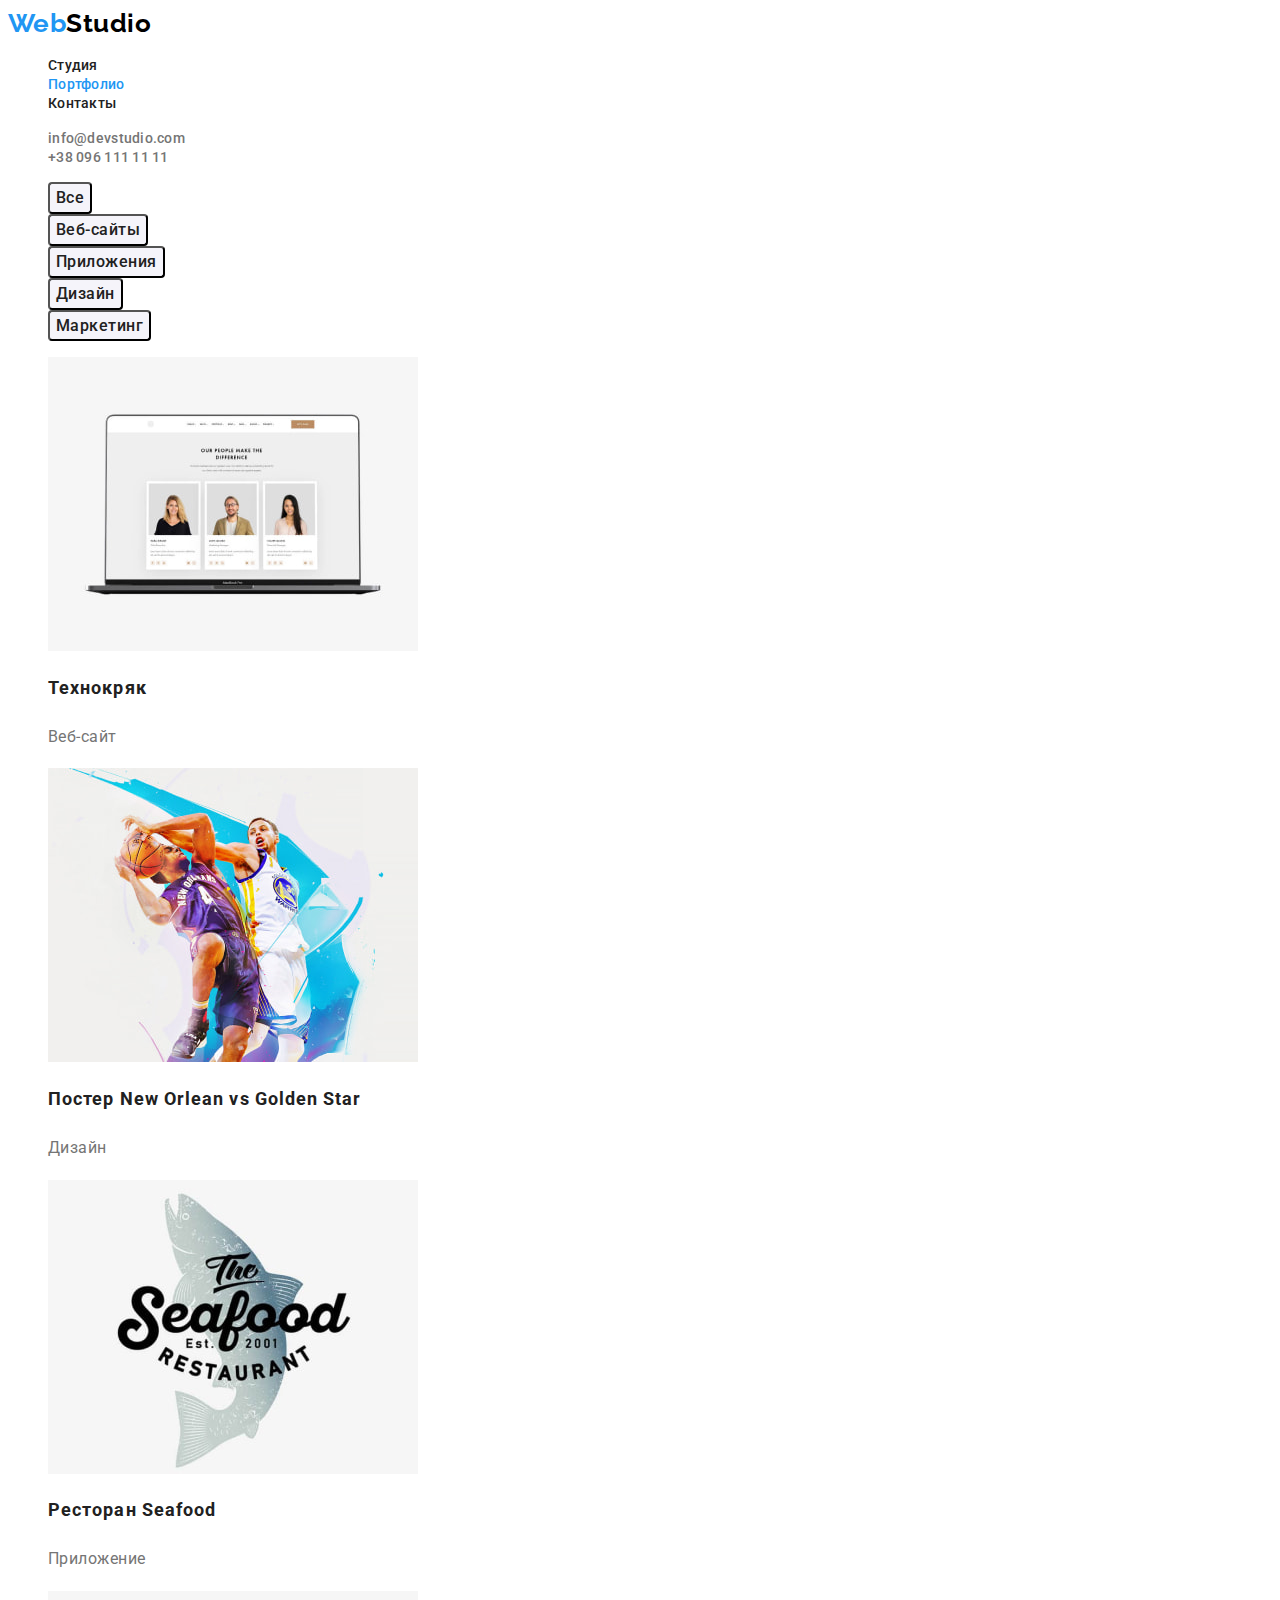
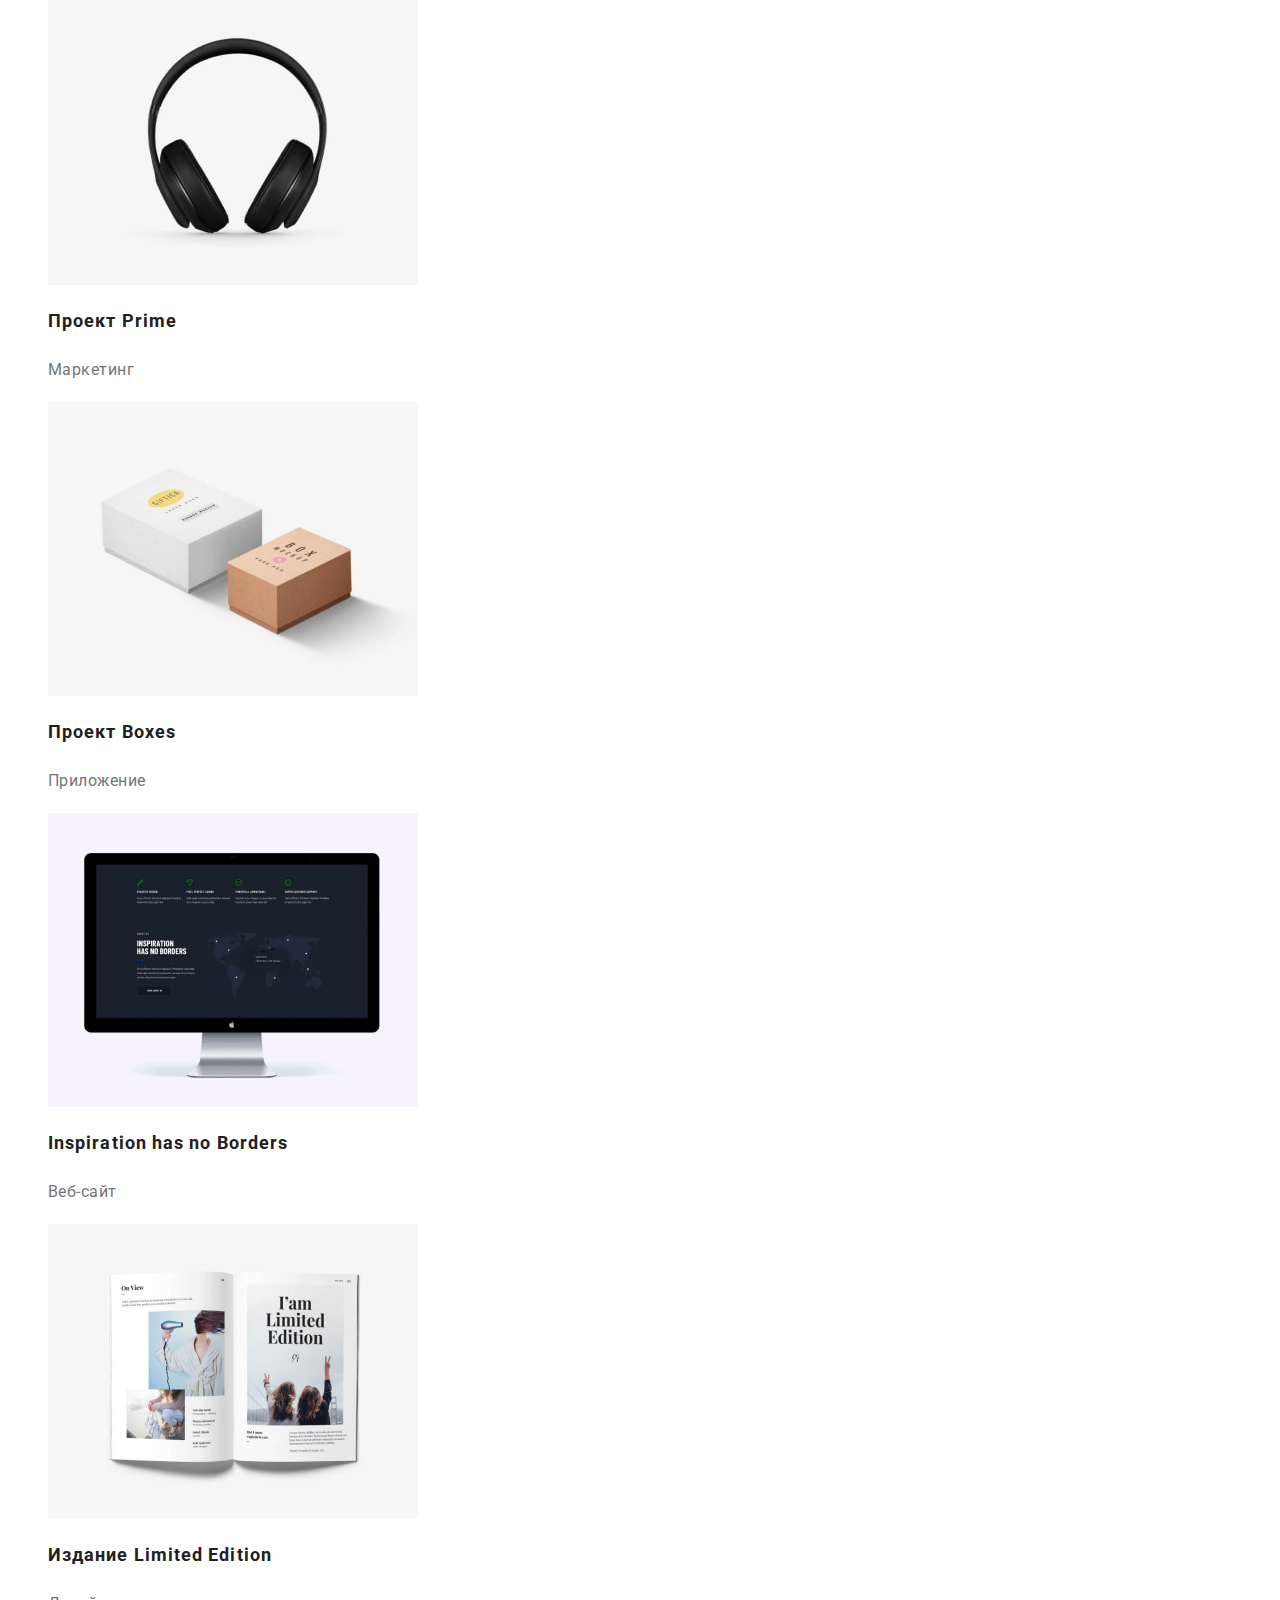
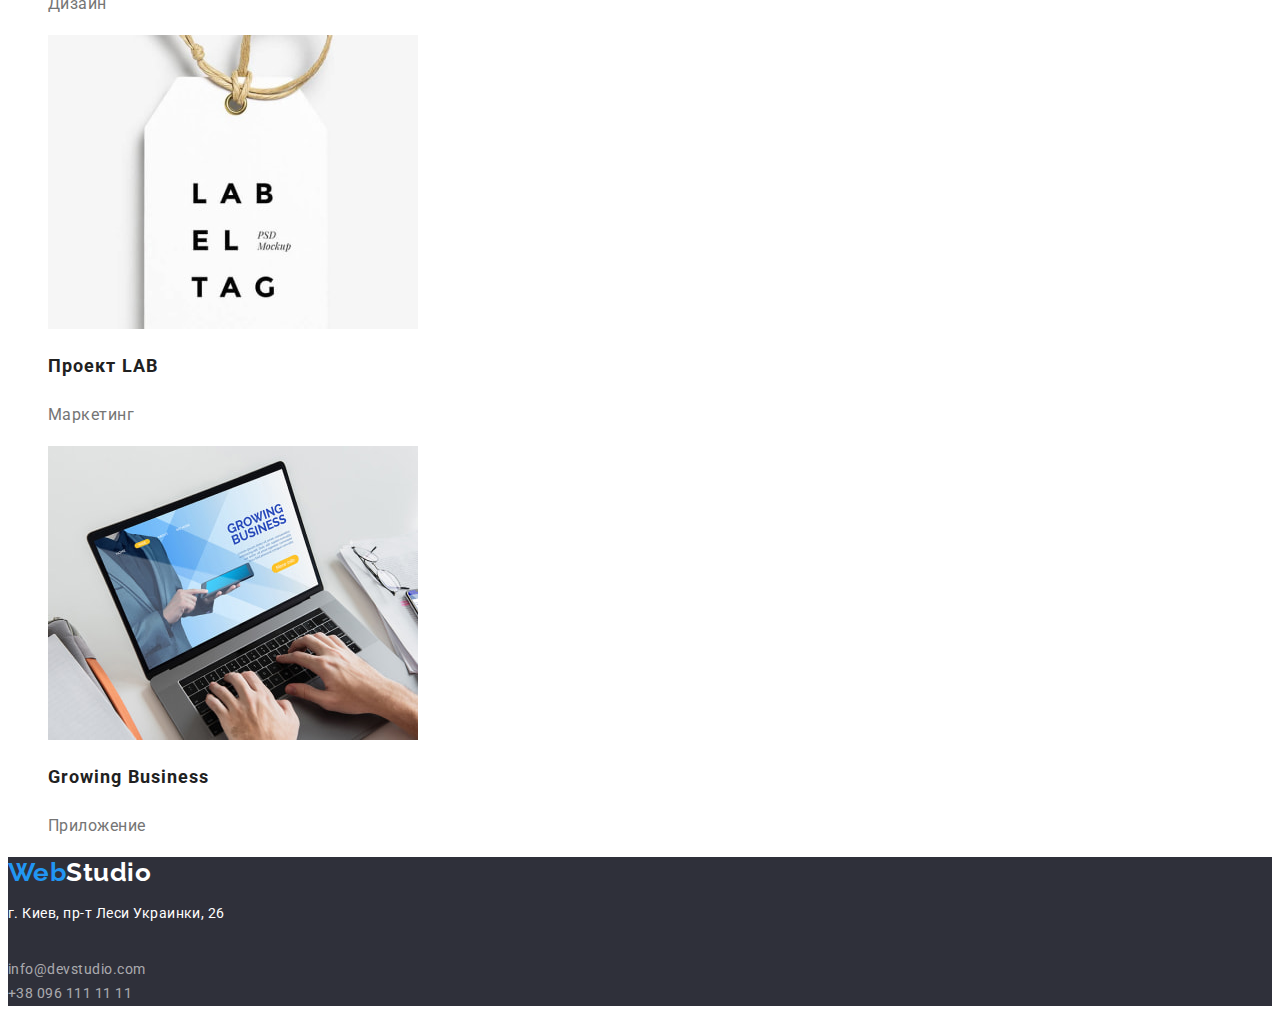
==== portfolio.html @ 72f26833 "Add files via upload" ====
<!DOCTYPE html>
<html lang="ru">
  <head>
    <meta charset="UTF-8" />
    <meta http-equiv="X-UA-Compatible" content="IE=edge" />
    <meta name="viewport" content="width=device-width, initial-scale=1.0" />
    <title>Document</title>
    <link
      href="https://fonts.googleapis.com/css2?family=Raleway:wght@700&family=Roboto:wght@400;500;700;900&display=swap"
      rel="stylesheet"
    />
    <link rel="stylesheet" href="./css/styles.css" />
  </head>
  <body class="body">
    <!--Верхняя линия-->
    <header>
      <nav class="nav">
        <a class="logo" href=""><span class="accent">Web</span>Studio</a>
        <ul class="nav-list">
          <li class="nav-list-item">
            <a class="nav-link" href="./index.html">Студия</a>
          </li>
          <li class="nav-list">
            <a class="nav-link-active" href="./portfolio.html">Портфолио</a>
          </li>
          <li class="nav-list-item">
            <a class="nav-link" href="">Контакты</a>
          </li>
        </ul>
      </nav>
      <ul class="contact-list">
        <li class="item">
          <a href="" class="link email">info@devstudio.com</a>
        </li>
        <li class="item">
          <a href="" class="link phone">+38 096 111 11 11</a>
        </li>
      </ul>
    </header>
    <main>
      <!--Фильтры-->
      <section class="portfolio">
        <h1 hidden>Наши работы</h1>
        <ul class="button-list">
          <li><button type="button" class="button">Все</button></li>
          <li><button type="button" class="button">Веб-сайты</button></li>
          <li><button type="button" class="button">Приложения</button></li>
          <li><button type="button" class="button">Дизайн</button></li>
          <li><button type="button" class="button">Маркетинг</button></li>
        </ul>
        <!--Портфолио-->
        <ul class="list">
          <li>
            <a class="link">
              <img
                src="./images/portfolio/peopleteam.jpg"
                alt="фото команды веб-сайта"
                width="370"
                height="294"
              />
              <h2 class="title">Технокряк</h2>
              <p class="card-description">Веб-сайт</p>
            </a>
          </li>
          <li>
            <a>
              <img
                src="./images/portfolio/neworleanvsgoldenstar.jpg"
                alt="пример дизайна постера"
                width="370"
                height="294"
              />
              <h2 lang="en" class="title">Постер New Orlean vs Golden Star</h2>
              <p class="card-description">Дизайн</p>
            </a>
          </li>
          <li>
            <a>
              <img
                src="./images/portfolio/restaurantseafood.jpg"
                alt="лого ресторана"
                width="370"
                height="294"
              />
              <h2 lang="en" class="title">Ресторан Seafood</h2>
              <p class="card-description">Приложение</p>
            </a>
          </li>
          <li>
            <a>
              <img
                src="./images/portfolio/projectprime.jpg"
                alt="проект прайм"
                width="370"
                height="294"
              />
              <h2 lang="en" class="title">Проект Prime</h2>
              <p class="card-description">Маркетинг</p>
            </a>
          </li>
          <li>
            <a>
              <img
                src="./images/portfolio/projectboxes.jpg"
                alt="фото коробок проекта"
                width="370"
                height="294"
              />
              <h2 lang="en" class="title">Проект Boxes</h2>
              <p class="card-description">Приложение</p>
            </a>
          </li>
          <li>
            <a>
              <img
                src="./images/portfolio/inspirationhasnoborders.jpg"
                alt="фото монитора"
                width="370"
                height="294"
              />
              <h2 lang="en" class="title">Inspiration has no Borders</h2>
              <p class="card-description">Веб-сайт</p>
            </a>
          </li>
          <li>
            <a>
              <img
                src="./images/portfolio/limitededition.jpg"
                alt="фото журнала"
                width="370"
                height="294"
              />
              <h2 lang="en" class="title">Издание Limited Edition</h2>
              <p class="card-description">Дизайн</p>
            </a>
          </li>
          <li>
            <a>
              <img
                src="./images/portfolio/labeltag.jpg"
                alt="фото бирки"
                width="370"
                height="294"
              />
              <h2 lang="en" class="title">Проект LAB</h2>
              <p class="card-description">Маркетинг</p>
            </a>
          </li>
          <li>
            <a>
              <img
                src="./images/portfolio/laptopgrowingbusiness.jpg"
                alt="peopleteam"
                width="370"
                height="294"
              />
              <h2 lang="en" class="title">Growing Business</h2>
              <p class="card-description">Приложение</p>
            </a>
          </li>
        </ul>
      </section>
    </main>
    <!--Подвал-->
    <footer class="footer">
      <a href="" class="logo"
        ><span class="accent">Web</span
        ><span class="logo footer">Studio</span></a
      >
      <p class="text">г. Киев, пр-т Леси Украинки, 26</p>
      <br />
      <a href="" class="link">info@devstudio.com</a><br />
      <a href="" class="link">+38 096 111 11 11</a><br />
    </footer>
  </body>
</html>
---- css/styles.css ----
/*голубой текст акцент, фон активный элемент  2196f3
  черный тескт Лого 000000
  навигации, фильтры цвет текста черный, заголовки картинок 212121
  контакты цвет серый, подписи картинок 757575
  белый цвет текста основной FFFFFF 100%
  белый цвет текста контакты FFFFFF 60%
  фон подвал, фон герой - 2F303A
  фон неактивные фильтры - F5F4FA
  Лого шрифт Raleway 700
  Roboto- 400, 500, 700, 900
  фон футтер, фон герой 2F303A
  фон наша команда F5F4FA
  фон белый FFFFFF
  фон белый E5E5E5
  убрать точки в списке гдобально
  ul {
  list-style: none;
}заголовки секций шрифт цвет - 212121
  */

:root {
  --title-text-color: #212121;
  --accent-color: #2196f3;
  --primary-white-color: #ffffff;
  --primary-text-color: #757575;
  --logo-text-color: #000000;
  --secondary-bg-color: #2f303a;
  --button-accent-color: #188ce8;
  --third-bg-color: #f5f4fa;
}

body {
  background-color: #ffffff;
  color: var(--primary-text-color);
  font-family: Roboto, monospace;
  letter-spacing: 0.03em;
}
/* List without dots design*/
ul {
  list-style: none;
}
a {
  text-decoration: none;
}
/*WebStudio Logo header*/
.logo {
  font-family: Raleway, sans-serif;
  color: var(--logo-text-color);
  font-weight: 700;
  font-size: 26px;
  line-height: 1.19;
}
.accent {
  font-family: Raleway, sans-serif;
  color: var(--accent-color);
  font-weight: 700;
  font-size: 26px;
  line-height: 1.19;
}

/*nav font color*/
.nav-link {
  color: var(--title-text-color);
  font-weight: 500;
  font-size: 14px;
  line-height: 1.14;
  letter-spacing: 0.02em;
}
.nav-link:hover,
.nav-link:focus {
  color: var(--accent-color);
}
.nav-link-active {
  color: var(--accent-color);
  font-weight: 500;
  font-size: 14px;
  line-height: 1.14;
  letter-spacing: 0.02em;
}
/*contact information font color*/
.contact-list .link {
  color: var(--primary-text-color);
  font-weight: 500;
  font-size: 14px;
  line-height: 1.14;
  letter-spacing: 0.02em;
}
.contact-list .link:hover,
.contact-list .link:focus {
  color: var(--accent-color);
  border-color: var(--accent-color);
}
/*h2 section font color*/
.section-title {
  color: var(--title-text-color);
  font-weight: 700;
  font-size: 36px;
  line-height: 1.17;
  text-align: center;
}

.hero {
  background: var(--secondary-bg-color);
}
/*Hero font color*/
.hero-title {
  color: var(--primary-white-color);
  font-size: 44px;
  line-height: 1.36;
  letter-spacing: 0.06em;
  text-transform: uppercase;
}
.button-primary {
  font-family: inherit;
  color: var(--primary-white-color);
  background: var(--accent-color);
  border-color: transparent;
  font-weight: 700;
  font-size: 16px;
  line-height: 1.88;
  letter-spacing: 0.06em;
  border-radius: 4px;
  cursor: pointer;
}
.button-primary:focus,
.button-primary:hover {
  background: var(--button-accent-color);
}
/*Особенности*/
.feature-list .title {
  color: var(--title-text-color);
  font-weight: 700;
  font-size: 14px;
  line-height: 1.14;
  text-transform: uppercase;
}
.feature-list .text {
  font-size: 14px;
  line-height: 1.71;
}
/*Наша команда*/
.section-team {
  background: var(--third-bg-color);
}
.team-list .title {
  color: var(--title-text-color);
  font-weight: 500;
  font-size: 16px;
  line-height: 1.19;
  text-align: center;
}
.team-list .card-description {
  font-size: 16px;
  line-height: 1.19;
  text-align: center;
}
/*Подвал*/
.footer {
  background-color: var(--secondary-bg-color);
}
.footer .text {
  color: var(--primary-white-color);
  font-weight: 400;
  font-size: 14px;
  line-height: 1.71;
}
/*WebStudio Logo footer*/
.footer .logo {
  font-family: Raleway, sans-serif;
  color: var(--primary-white-color);
  font-weight: 700;
  font-size: 26px;
  line-height: 1.19;
}
/*contacts footer*/
.footer .link {
  font-size: 14px;
  line-height: 1.71;
  color: rgba(255, 255, 255, 0.6);
}
.footer .link:hover,
.footer .link:focus {
  color: var(--primary-white-color);
}
/*Фильтры Портфолио Наши работы*/
.button-list .button {
  color: var(--title-text-color);
  background-color: var(--third-bg-color);
  font-family: inherit;
  font-weight: 500;
  font-size: 16px;
  line-height: 1.62;
  letter-spacing: 0.03em;
  border-radius: 4px;
  cursor: pointer;
}
.button-list .button:hover,
.button-list .button:focus {
  background: var(--button-accent-color);
  color: var(--primary-white-color);
  border-color: transparent;
}
.portfolio .title {
  color: var(--title-text-color);
  font-weight: 700;
  font-size: 18px;
  line-height: 2;
  letter-spacing: 0.06em;
}
.portfolio .card-description {
  color: var(--primary-text-color);
  font-weight: 400;
  font-size: 16px;
  line-height: 1.88;
}
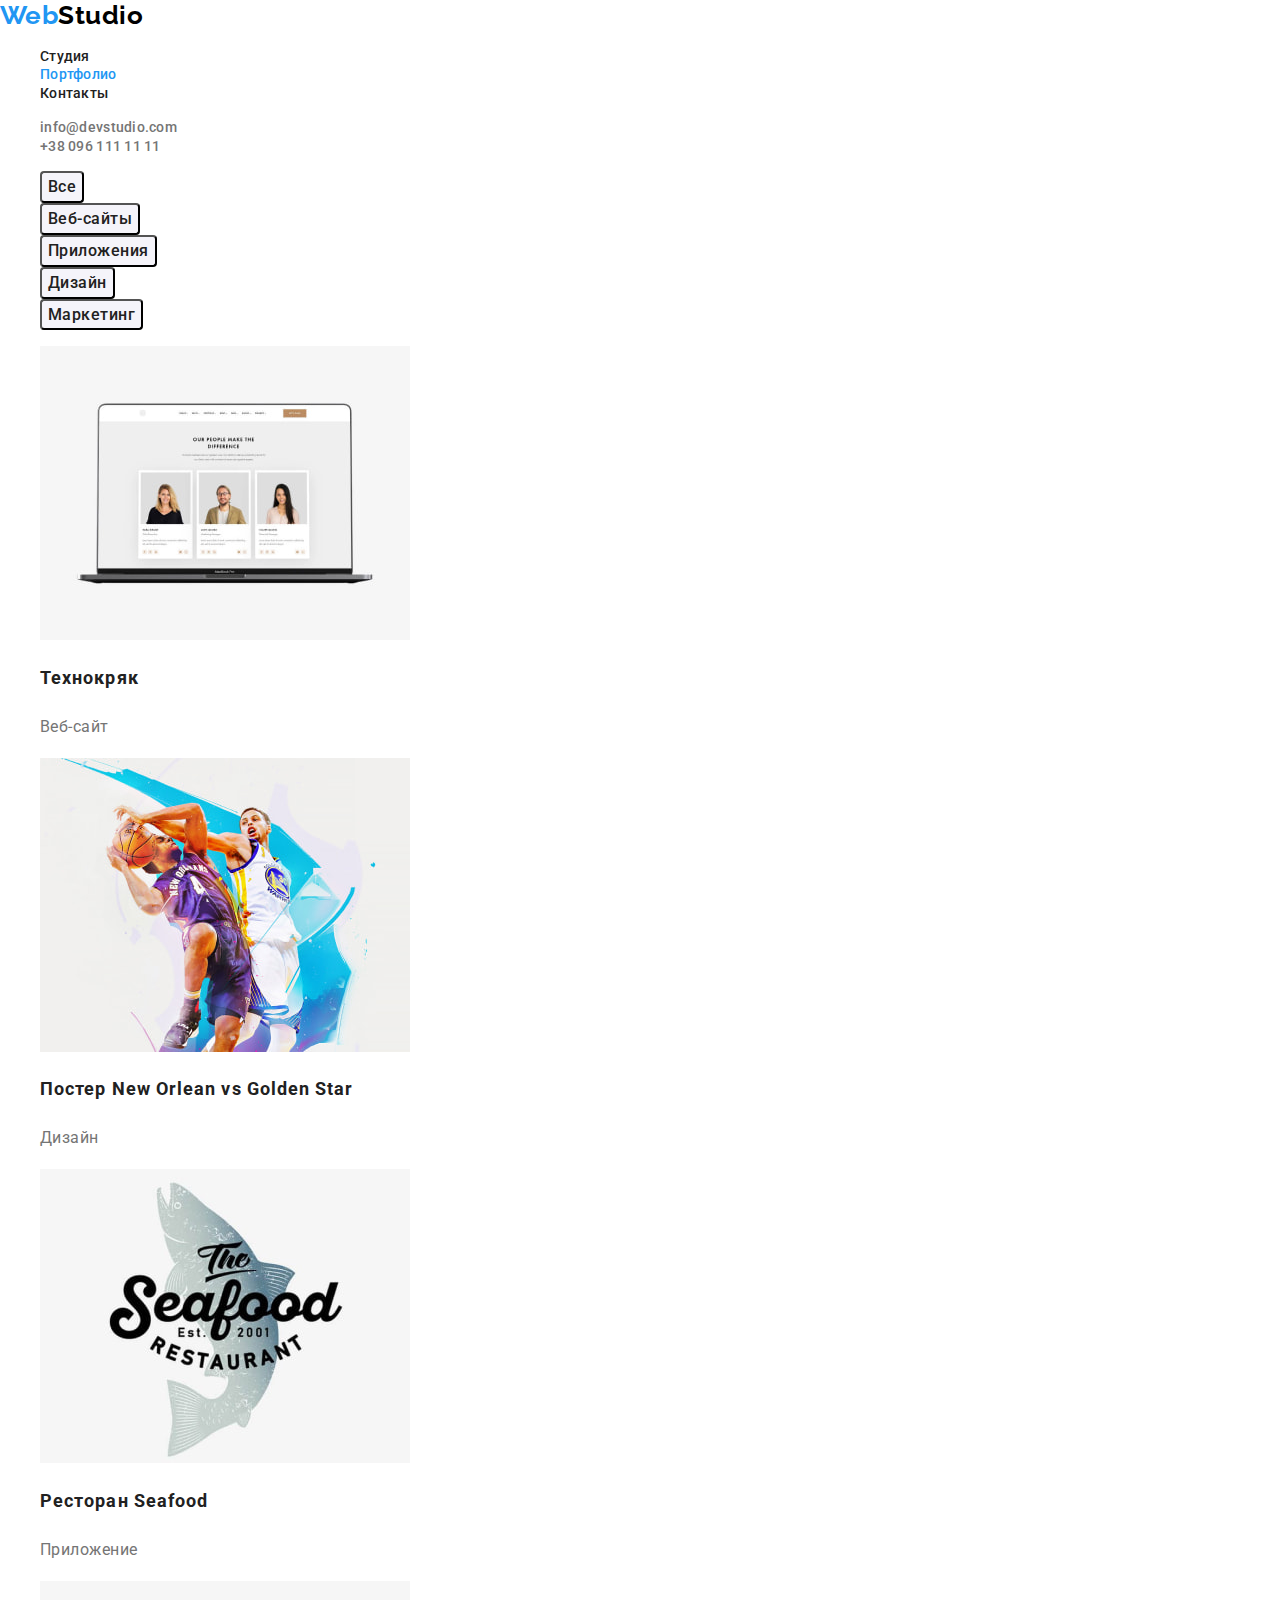
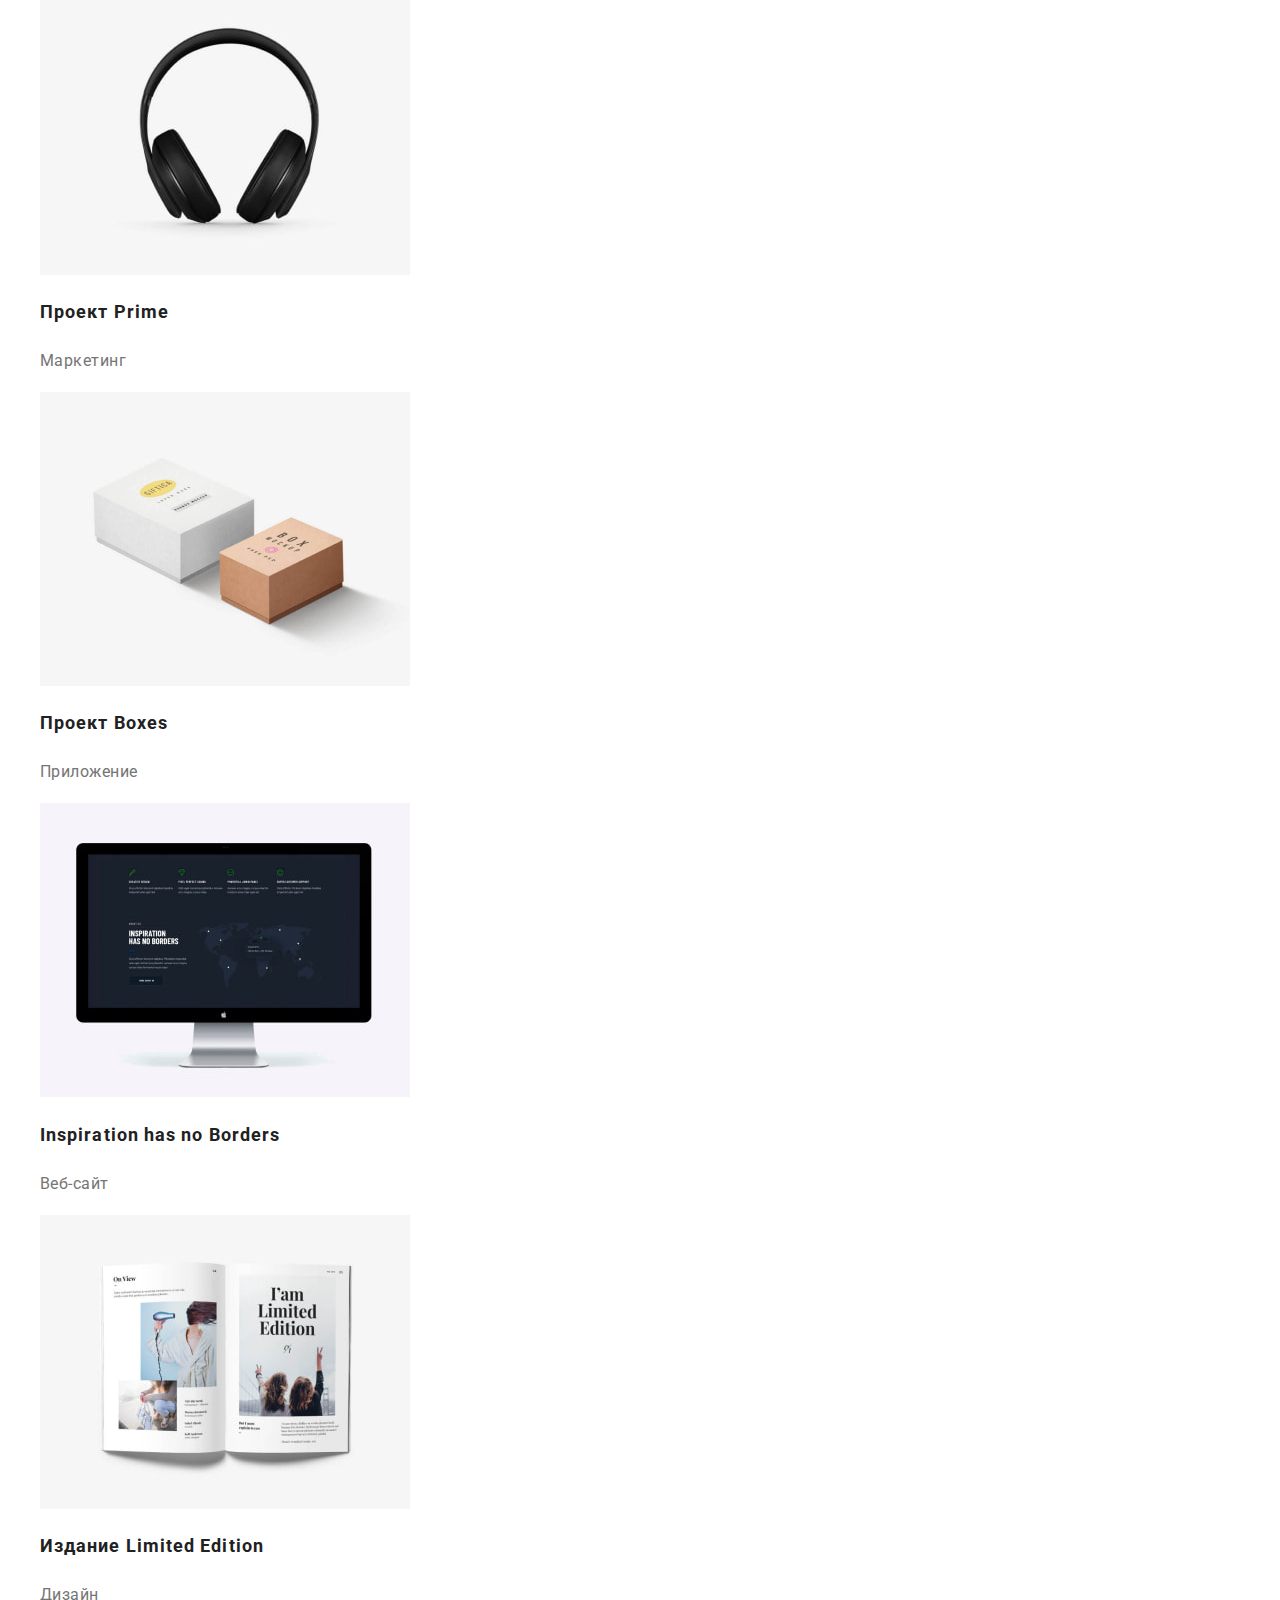
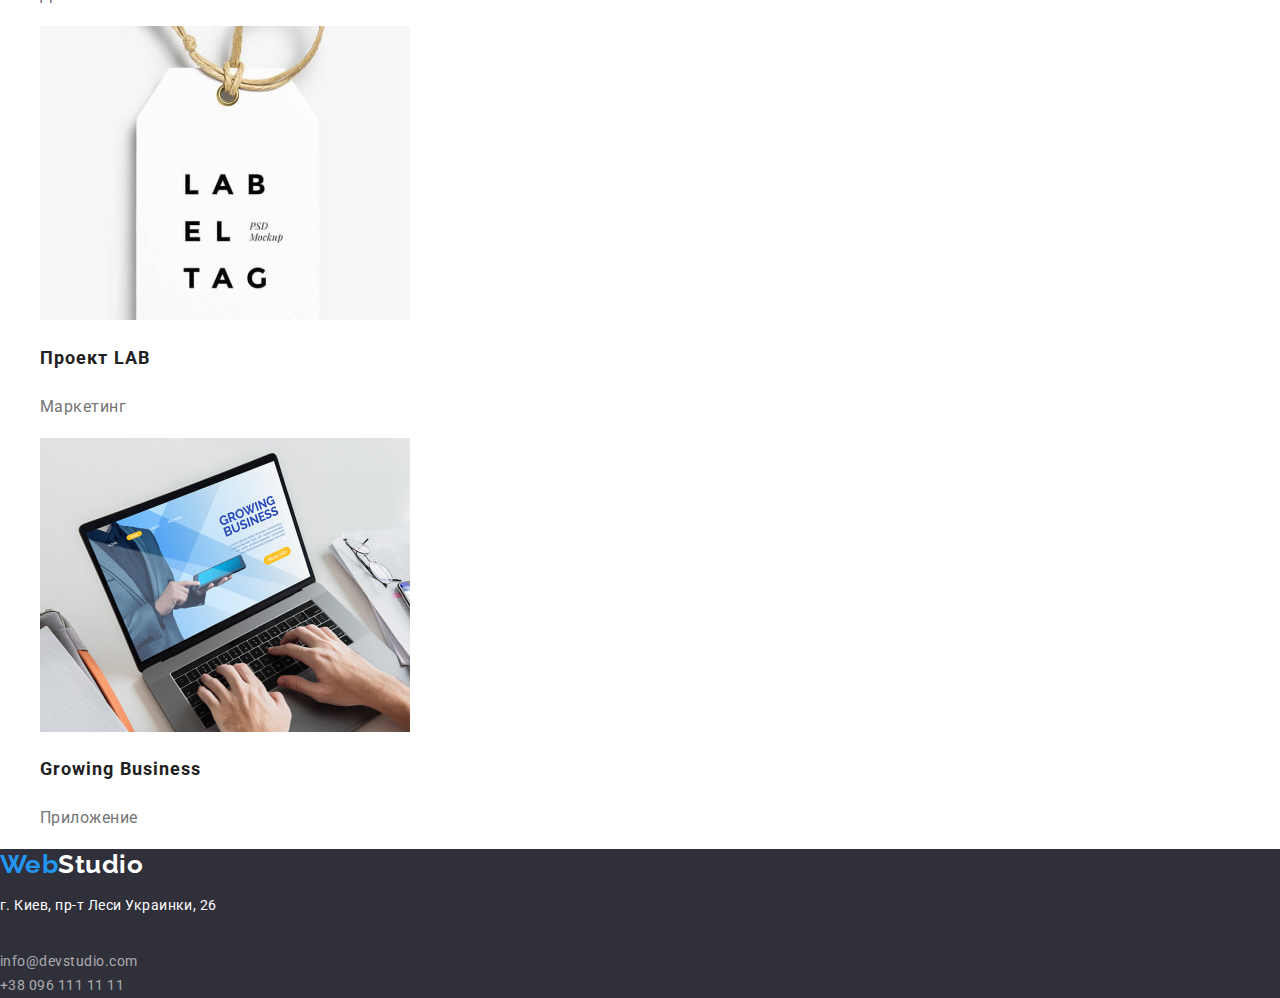
==== commit 280ce71d: "Падинг кнопка праймери" ====
--- a/portfolio.html
+++ b/portfolio.html
@@ -8,6 +8,10 @@
     <link
       href="https://fonts.googleapis.com/css2?family=Raleway:wght@700&family=Roboto:wght@400;500;700;900&display=swap"
       rel="stylesheet"
+    />
+    <link
+      rel="stylesheet"
+      href="https://cdnjs.cloudflare.com/ajax/libs/modern-normalize/1.1.0/modern-normalize.min.css"
     />
     <link rel="stylesheet" href="./css/styles.css" />
   </head>
--- a/css/styles.css
+++ b/css/styles.css
@@ -12,7 +12,7 @@
   фон наша команда F5F4FA
   фон белый FFFFFF
   фон белый E5E5E5
-  убрать точки в списке гдобально
+  убрать точки в списке глобально
   ul {
   list-style: none;
 }заголовки секций шрифт цвет - 212121
@@ -111,6 +111,7 @@
   text-transform: uppercase;
 }
 .button-primary {
+  padding: 10px 32px;
   font-family: inherit;
   color: var(--primary-white-color);
   background: var(--accent-color);
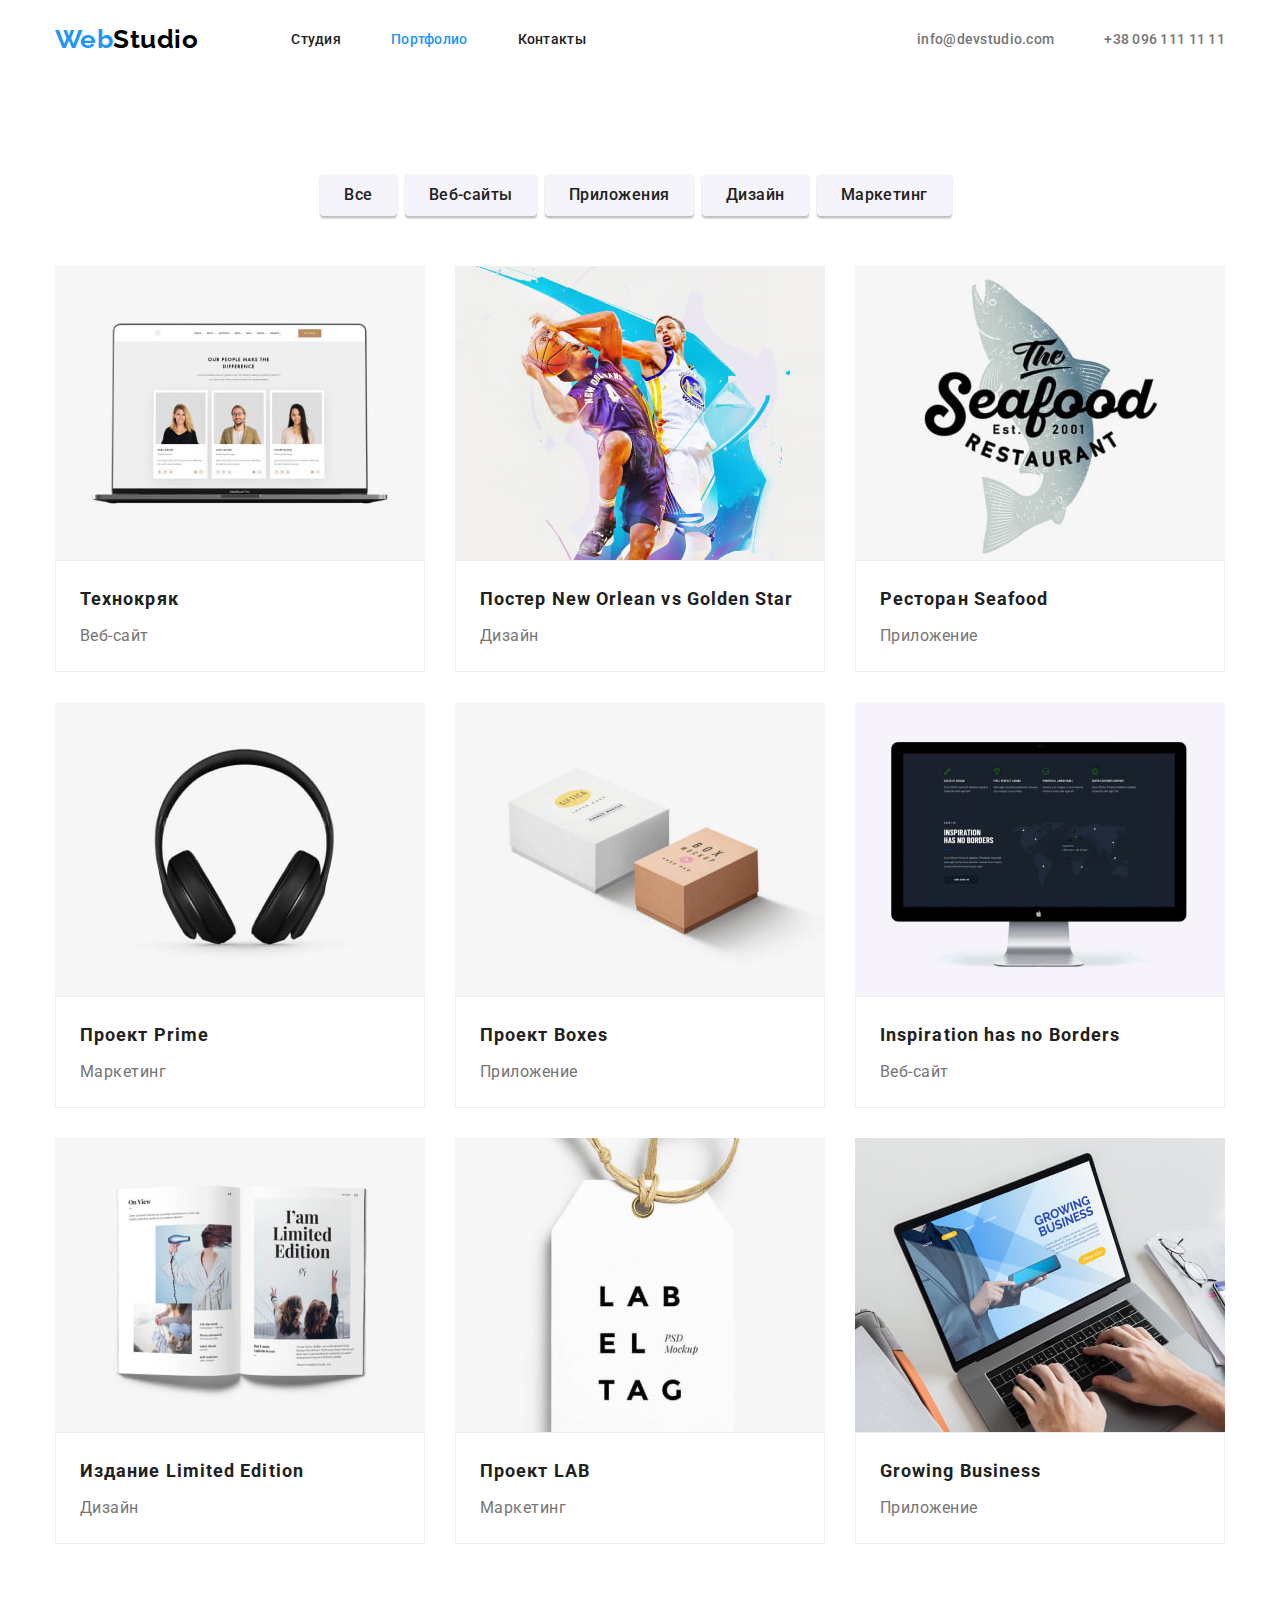
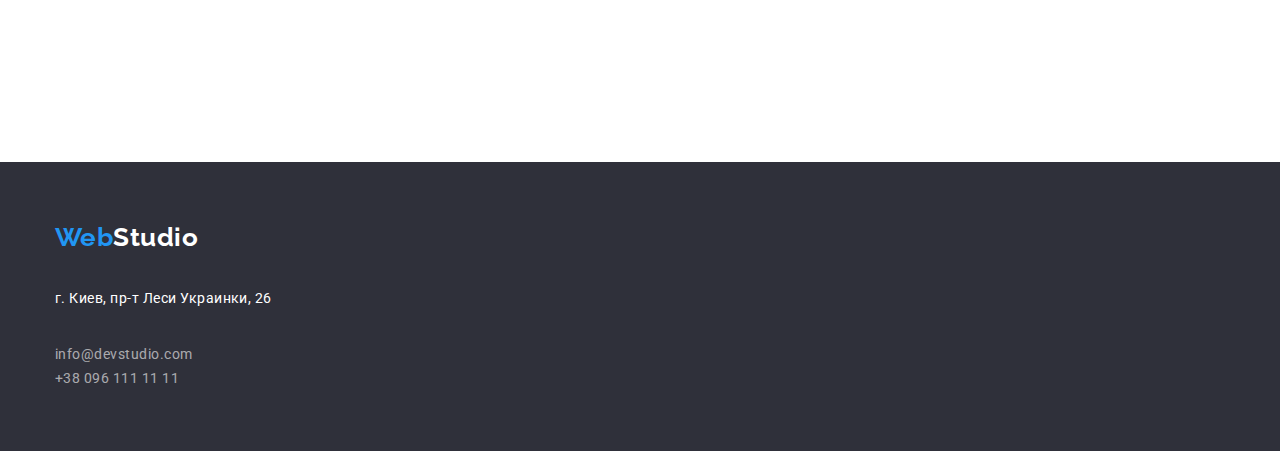
==== commit f5972509: "Все flexbox index-portfolio" ====
--- a/portfolio.html
+++ b/portfolio.html
@@ -18,163 +18,210 @@
   <body class="body">
     <!--Верхняя линия-->
     <header>
-      <nav class="nav">
-        <a class="logo" href=""><span class="accent">Web</span>Studio</a>
-        <ul class="nav-list">
-          <li class="nav-list-item">
-            <a class="nav-link" href="./index.html">Студия</a>
+      <div class="container main-nav">
+        <nav class="nav">
+          <a class="logo" href=""><span class="accent">Web</span>Studio</a>
+          <ul class="nav-list">
+            <li class="nav-list-item">
+              <a class="nav-link" href="./index.html">Студия</a>
+            </li>
+            <li class="nav-list-item">
+              <a class="nav-link-active" href="./portfolio.html">Портфолио</a>
+            </li>
+            <li class="nav-list-item">
+              <a class="nav-link" href="">Контакты</a>
+            </li>
+          </ul>
+        </nav>
+        <ul class="contact-list">
+          <li class="item">
+            <a href="" class="link email">info@devstudio.com</a>
           </li>
-          <li class="nav-list">
-            <a class="nav-link-active" href="./portfolio.html">Портфолио</a>
-          </li>
-          <li class="nav-list-item">
-            <a class="nav-link" href="">Контакты</a>
+          <li class="item">
+            <a href="" class="link phone">+38 096 111 11 11</a>
           </li>
         </ul>
-      </nav>
-      <ul class="contact-list">
-        <li class="item">
-          <a href="" class="link email">info@devstudio.com</a>
-        </li>
-        <li class="item">
-          <a href="" class="link phone">+38 096 111 11 11</a>
-        </li>
-      </ul>
+      </div>
     </header>
     <main>
       <!--Фильтры-->
-      <section class="portfolio">
-        <h1 hidden>Наши работы</h1>
-        <ul class="button-list">
-          <li><button type="button" class="button">Все</button></li>
-          <li><button type="button" class="button">Веб-сайты</button></li>
-          <li><button type="button" class="button">Приложения</button></li>
-          <li><button type="button" class="button">Дизайн</button></li>
-          <li><button type="button" class="button">Маркетинг</button></li>
-        </ul>
+      <section class="section portfolio">
+        <div class="container button">
+          <h1 hidden>Наши работы</h1>
+          <ul class="button-list">
+            <li class="item">
+              <button type="button" class="button">Все</button>
+            </li>
+            <li class="item">
+              <button type="button" class="button">Веб-сайты</button>
+            </li>
+            <li class="item">
+              <button type="button" class="button">Приложения</button>
+            </li>
+            <li class="item">
+              <button type="button" class="button">Дизайн</button>
+            </li>
+            <li class="item">
+              <button type="button" class="button">Маркетинг</button>
+            </li>
+          </ul>
+        </div>
         <!--Портфолио-->
-        <ul class="list">
-          <li>
-            <a class="link">
-              <img
-                src="./images/portfolio/peopleteam.jpg"
-                alt="фото команды веб-сайта"
-                width="370"
-                height="294"
-              />
-              <h2 class="title">Технокряк</h2>
-              <p class="card-description">Веб-сайт</p>
-            </a>
-          </li>
-          <li>
-            <a>
-              <img
-                src="./images/portfolio/neworleanvsgoldenstar.jpg"
-                alt="пример дизайна постера"
-                width="370"
-                height="294"
-              />
-              <h2 lang="en" class="title">Постер New Orlean vs Golden Star</h2>
-              <p class="card-description">Дизайн</p>
-            </a>
-          </li>
-          <li>
-            <a>
-              <img
-                src="./images/portfolio/restaurantseafood.jpg"
-                alt="лого ресторана"
-                width="370"
-                height="294"
-              />
-              <h2 lang="en" class="title">Ресторан Seafood</h2>
-              <p class="card-description">Приложение</p>
-            </a>
-          </li>
-          <li>
-            <a>
-              <img
-                src="./images/portfolio/projectprime.jpg"
-                alt="проект прайм"
-                width="370"
-                height="294"
-              />
-              <h2 lang="en" class="title">Проект Prime</h2>
-              <p class="card-description">Маркетинг</p>
-            </a>
-          </li>
-          <li>
-            <a>
-              <img
-                src="./images/portfolio/projectboxes.jpg"
-                alt="фото коробок проекта"
-                width="370"
-                height="294"
-              />
-              <h2 lang="en" class="title">Проект Boxes</h2>
-              <p class="card-description">Приложение</p>
-            </a>
-          </li>
-          <li>
-            <a>
-              <img
-                src="./images/portfolio/inspirationhasnoborders.jpg"
-                alt="фото монитора"
-                width="370"
-                height="294"
-              />
-              <h2 lang="en" class="title">Inspiration has no Borders</h2>
-              <p class="card-description">Веб-сайт</p>
-            </a>
-          </li>
-          <li>
-            <a>
-              <img
-                src="./images/portfolio/limitededition.jpg"
-                alt="фото журнала"
-                width="370"
-                height="294"
-              />
-              <h2 lang="en" class="title">Издание Limited Edition</h2>
-              <p class="card-description">Дизайн</p>
-            </a>
-          </li>
-          <li>
-            <a>
-              <img
-                src="./images/portfolio/labeltag.jpg"
-                alt="фото бирки"
-                width="370"
-                height="294"
-              />
-              <h2 lang="en" class="title">Проект LAB</h2>
-              <p class="card-description">Маркетинг</p>
-            </a>
-          </li>
-          <li>
-            <a>
-              <img
-                src="./images/portfolio/laptopgrowingbusiness.jpg"
-                alt="peopleteam"
-                width="370"
-                height="294"
-              />
-              <h2 lang="en" class="title">Growing Business</h2>
-              <p class="card-description">Приложение</p>
-            </a>
-          </li>
-        </ul>
+        <div class="container portfolio">
+          <ul class="portfolio-list">
+            <li class="portfolio-item">
+              <a class="portfolio-link">
+                <img
+                  class="portfolio-img"
+                  src="./images/portfolio/peopleteam.jpg"
+                  alt="фото команды веб-сайта"
+                  width="370"
+                  height="294"
+                />
+                <div class="portfolio-border">
+                  <h2 class="title">Технокряк</h2>
+                  <p class="card-description">Веб-сайт</p>
+                </div>
+              </a>
+            </li>
+            <li class="portfolio-item">
+              <a class="portfolio-link">
+                <img
+                  class="portfolio-img"
+                  src="./images/portfolio/neworleanvsgoldenstar.jpg"
+                  alt="пример дизайна постера"
+                  width="370"
+                  height="294"
+                />
+                <div class="portfolio-border">
+                  <h2 lang="en" class="title">
+                    Постер New Orlean vs Golden Star
+                  </h2>
+                  <p class="card-description">Дизайн</p>
+                </div>
+              </a>
+            </li>
+            <li class="portfolio-item">
+              <a class="portfolio-link">
+                <img
+                  class="portfolio-img"
+                  src="./images/portfolio/restaurantseafood.jpg"
+                  alt="лого ресторана"
+                  width="370"
+                  height="294"
+                />
+                <div class="portfolio-border">
+                  <h2 lang="en" class="title">Ресторан Seafood</h2>
+                  <p class="card-description">Приложение</p>
+                </div>
+              </a>
+            </li>
+            <li class="portfolio-item">
+              <a class="portfolio-link">
+                <img
+                  class="portfolio-img"
+                  src="./images/portfolio/projectprime.jpg"
+                  alt="проект прайм"
+                  width="370"
+                  height="294"
+                />
+                <div class="portfolio-border">
+                  <h2 lang="en" class="title">Проект Prime</h2>
+                  <p class="card-description">Маркетинг</p>
+                </div>
+              </a>
+            </li>
+            <li class="portfolio-item">
+              <a class="portfolio-link">
+                <img
+                  class="portfolio-img"
+                  src="./images/portfolio/projectboxes.jpg"
+                  alt="фото коробок проекта"
+                  width="370"
+                  height="294"
+                />
+                <div class="portfolio-border">
+                  <h2 lang="en" class="title">Проект Boxes</h2>
+                  <p class="card-description">Приложение</p>
+                </div>
+              </a>
+            </li>
+            <li class="portfolio-item">
+              <a class="portfolio-link">
+                <img
+                  class="portfolio-img"
+                  src="./images/portfolio/inspirationhasnoborders.jpg"
+                  alt="фото монитора"
+                  width="370"
+                  height="294"
+                />
+                <div class="portfolio-border">
+                  <h2 lang="en" class="title">Inspiration has no Borders</h2>
+                  <p class="card-description">Веб-сайт</p>
+                </div>
+              </a>
+            </li>
+            <li class="portfolio-item">
+              <a class="portfolio-link">
+                <img
+                  class="portfolio-img"
+                  src="./images/portfolio/limitededition.jpg"
+                  alt="фото журнала"
+                  width="370"
+                  height="294"
+                />
+                <div class="portfolio-border">
+                  <h2 lang="en" class="title">Издание Limited Edition</h2>
+                  <p class="card-description">Дизайн</p>
+                </div>
+              </a>
+            </li>
+            <li class="portfolio-item">
+              <a class="portfolio-link">
+                <img
+                  class="portfolio-img"
+                  src="./images/portfolio/labeltag.jpg"
+                  alt="фото бирки"
+                  width="370"
+                  height="294"
+                />
+                <div class="portfolio-border">
+                  <h2 lang="en" class="title">Проект LAB</h2>
+                  <p class="card-description">Маркетинг</p>
+                </div>
+              </a>
+            </li>
+            <li class="portfolio-item">
+              <a class="portfolio-link">
+                <img
+                  class="portfolio-img"
+                  src="./images/portfolio/laptopgrowingbusiness.jpg"
+                  alt="peopleteam"
+                  width="370"
+                  height="294"
+                />
+                <div class="portfolio-border">
+                  <h2 lang="en" class="title">Growing Business</h2>
+                  <p class="card-description">Приложение</p>
+                </div>
+              </a>
+            </li>
+          </ul>
+        </div>
       </section>
     </main>
     <!--Подвал-->
     <footer class="footer">
-      <a href="" class="logo"
-        ><span class="accent">Web</span
-        ><span class="logo footer">Studio</span></a
-      >
-      <p class="text">г. Киев, пр-т Леси Украинки, 26</p>
-      <br />
-      <a href="" class="link">info@devstudio.com</a><br />
-      <a href="" class="link">+38 096 111 11 11</a><br />
+      <div class="container">
+        <a href="" class="logo"
+          ><span class="accent">Web</span
+          ><span class="logo footer">Studio</span></a
+        >
+        <p class="text">г. Киев, пр-т Леси Украинки, 26</p>
+        <br />
+        <a href="" class="link">info@devstudio.com</a><br />
+        <a href="" class="link">+38 096 111 11 11</a><br />
+      </div>
     </footer>
   </body>
 </html>
--- a/css/styles.css
+++ b/css/styles.css
@@ -27,6 +27,7 @@
   --secondary-bg-color: #2f303a;
   --button-accent-color: #188ce8;
   --third-bg-color: #f5f4fa;
+  --botom-header-br-color: #ececec;
 }
 
 body {
@@ -35,15 +36,39 @@
   font-family: Roboto, monospace;
   letter-spacing: 0.03em;
 }
+/* Container index*/
+.container {
+  width: 1200px;
+  padding-right: 15px;
+  padding-left: 15px;
+  margin-left: auto;
+  margin-right: auto;
+}
+/* Section padding*/
+.section {
+  padding-bottom: 94px;
+  margin: 0px;
+}
 /* List without dots design*/
 ul {
   list-style: none;
+  margin: 0;
+  padding: 0;
+  padding-inline-start: 0px;
 }
 a {
   text-decoration: none;
 }
+img {
+  display: block;
+}
 /*WebStudio Logo header*/
 .logo {
+  display: block;
+  padding-top: 24px;
+  padding-bottom: 25px;
+  margin-right: 93px;
+
   font-family: Raleway, sans-serif;
   color: var(--logo-text-color);
   font-weight: 700;
@@ -57,9 +82,30 @@
   font-size: 26px;
   line-height: 1.19;
 }
-
-/*nav font color*/
+/*nav*/
+.main-nav {
+  width: 1200px;
+  padding-right: 15px;
+  padding-left: 15px;
+  display: flex;
+  align-items: center;
+  margin-left: auto;
+  margin-right: auto;
+}
+.nav {
+  display: flex;
+}
+.nav-list {
+  display: flex;
+}
+.nav-list-item:not(:last-child) {
+  margin-right: 50px;
+}
 .nav-link {
+  display: block;
+  padding-top: 32px;
+  padding-bottom: 32px;
+
   color: var(--title-text-color);
   font-weight: 500;
   font-size: 14px;
@@ -71,6 +117,10 @@
   color: var(--accent-color);
 }
 .nav-link-active {
+  display: block;
+  padding-top: 32px;
+  padding-bottom: 32px;
+
   color: var(--accent-color);
   font-weight: 500;
   font-size: 14px;
@@ -78,7 +128,15 @@
   letter-spacing: 0.02em;
 }
 /*contact information font color*/
+.contact-list {
+  display: flex;
+  margin-left: auto;
+}
+.contact-list .item + .item {
+  margin-left: 50px;
+}
 .contact-list .link {
+  display: block;
   color: var(--primary-text-color);
   font-weight: 500;
   font-size: 14px;
@@ -92,6 +150,8 @@
 }
 /*h2 section font color*/
 .section-title {
+  margin-top: 0px;
+  margin-bottom: 50px;
   color: var(--title-text-color);
   font-weight: 700;
   font-size: 36px;
@@ -101,9 +161,18 @@
 
 .hero {
   background: var(--secondary-bg-color);
-}
-/*Hero font color*/
+  text-align: center;
+}
+/*Hero*/
+.hero section {
+  height: 600px;
+  padding-top: 200px;
+  padding-bottom: 200px;
+  margin-bottom: 94px;
+}
 .hero-title {
+  margin-top: 0px;
+  margin-bottom: 30px;
   color: var(--primary-white-color);
   font-size: 44px;
   line-height: 1.36;
@@ -111,7 +180,9 @@
   text-transform: uppercase;
 }
 .button-primary {
+  display: inline-block;
   padding: 10px 32px;
+  box-shadow: 0px 4px 4px rgba(0, 0, 0, 0.15);
   font-family: inherit;
   color: var(--primary-white-color);
   background: var(--accent-color);
@@ -128,7 +199,39 @@
   background: var(--button-accent-color);
 }
 /*Особенности*/
+.visually-hidden {
+  position: absolute;
+  width: 1px;
+  height: 1px;
+  margin: -1px;
+  border: 0;
+  padding: 0;
+
+  white-space: nowrap;
+  clip-path: inset(100%);
+  clip: rect(0 0 0 0);
+  overflow: hidden;
+}
+.feature-list {
+  display: flex;
+  flex-wrap: wrap;
+  margin-left: auto;
+  margin-right: auto;
+  align-items: center;
+  padding-right: 0px;
+  padding-left: 0px;
+}
+.feature-list .item {
+  width: 270px;
+  margin-right: 30px;
+  margin-bottom: 0px;
+}
+.feature-list .item:nth-child(4n) {
+  margin-right: 0px;
+}
 .feature-list .title {
+  margin-top: 0px;
+  margin-bottom: 10px;
   color: var(--title-text-color);
   font-weight: 700;
   font-size: 14px;
@@ -136,11 +239,23 @@
   text-transform: uppercase;
 }
 .feature-list .text {
+  margin-top: 0px;
+  margin-bottom: 0px;
   font-size: 14px;
   line-height: 1.71;
+}
+/*Чем мы занимаемся*/
+.list {
+  display: flex;
+  margin-right: 30px;
+}
+.list:last-child {
+  margin-right: 0px;
 }
 /*Наша команда*/
 .section-team {
+  padding-top: 94px;
+  padding-bottom: 94px;
   background: var(--third-bg-color);
 }
 .team-list .title {
@@ -150,13 +265,27 @@
   line-height: 1.19;
   text-align: center;
 }
+.team-list {
+  display: flex;
+}
+.card {
+  margin-right: 30px;
+}
+.card:last-child {
+  margin-right: 0px;
+}
 .team-list .card-description {
   font-size: 16px;
   line-height: 1.19;
   text-align: center;
+}
+.team-list.card-description:last-child.card-description:last-child {
+  margin-right: 0px;
 }
 /*Подвал*/
 .footer {
+  padding-top: 60px;
+  padding-bottom: 60px;
   background-color: var(--secondary-bg-color);
 }
 .footer .text {
@@ -167,6 +296,10 @@
 }
 /*WebStudio Logo footer*/
 .footer .logo {
+  display: block;
+  padding-top: 0px;
+  padding-bottom: 20px;
+  margin: 0px;
   font-family: Raleway, sans-serif;
   color: var(--primary-white-color);
   font-weight: 700;
@@ -184,7 +317,25 @@
   color: var(--primary-white-color);
 }
 /*Фильтры Портфолио Наши работы*/
+.section.portfolio {
+  margin-top: 94px;
+  margin-bottom: 94px;
+}
+.logo.footer {
+  display: inline;
+}
+.button-list {
+  display: flex;
+  justify-content: center;
+}
 .button-list .button {
+  margin-right: 8px;
+  margin-bottom: 50px;
+  box-shadow: 0px 3px 1px rgba(0, 0, 0, 0.1), 0px 1px 2px rgba(0, 0, 0, 0.08),
+    0px 2px 2px rgba(0, 0, 0, 0.12);
+  border-color: transparent;
+  padding: 6px 22px;
+  font-weight: 700;
   color: var(--title-text-color);
   background-color: var(--third-bg-color);
   font-family: inherit;
@@ -201,7 +352,35 @@
   color: var(--primary-white-color);
   border-color: transparent;
 }
+.container .portfolio {
+  width: 1200px;
+  padding-right: 15px;
+  padding-left: 15px;
+  display: flex;
+  flex-wrap: wrap;
+}
+.portfolio-list {
+  display: flex;
+  flex-wrap: wrap;
+}
+.portfolio-item:nth-child(3n + 3) {
+  margin-right: 0px;
+}
+.portfolio-item {
+  display: flex;
+  margin-right: 30px;
+  margin-bottom: 30px;
+}
+.portfolio-border {
+  background: var(--primary-white-color);
+  border: 1px solid #eeeeee;
+  padding-top: 20px;
+  padding-bottom: 20px;
+}
 .portfolio .title {
+  margin-left: 24px;
+  margin-bottom: 4px;
+  margin-top: 0px;
   color: var(--title-text-color);
   font-weight: 700;
   font-size: 18px;
@@ -209,6 +388,9 @@
   letter-spacing: 0.06em;
 }
 .portfolio .card-description {
+  margin-left: 24px;
+  margin-top: 0px;
+  margin-bottom: 0px;
   color: var(--primary-text-color);
   font-weight: 400;
   font-size: 16px;
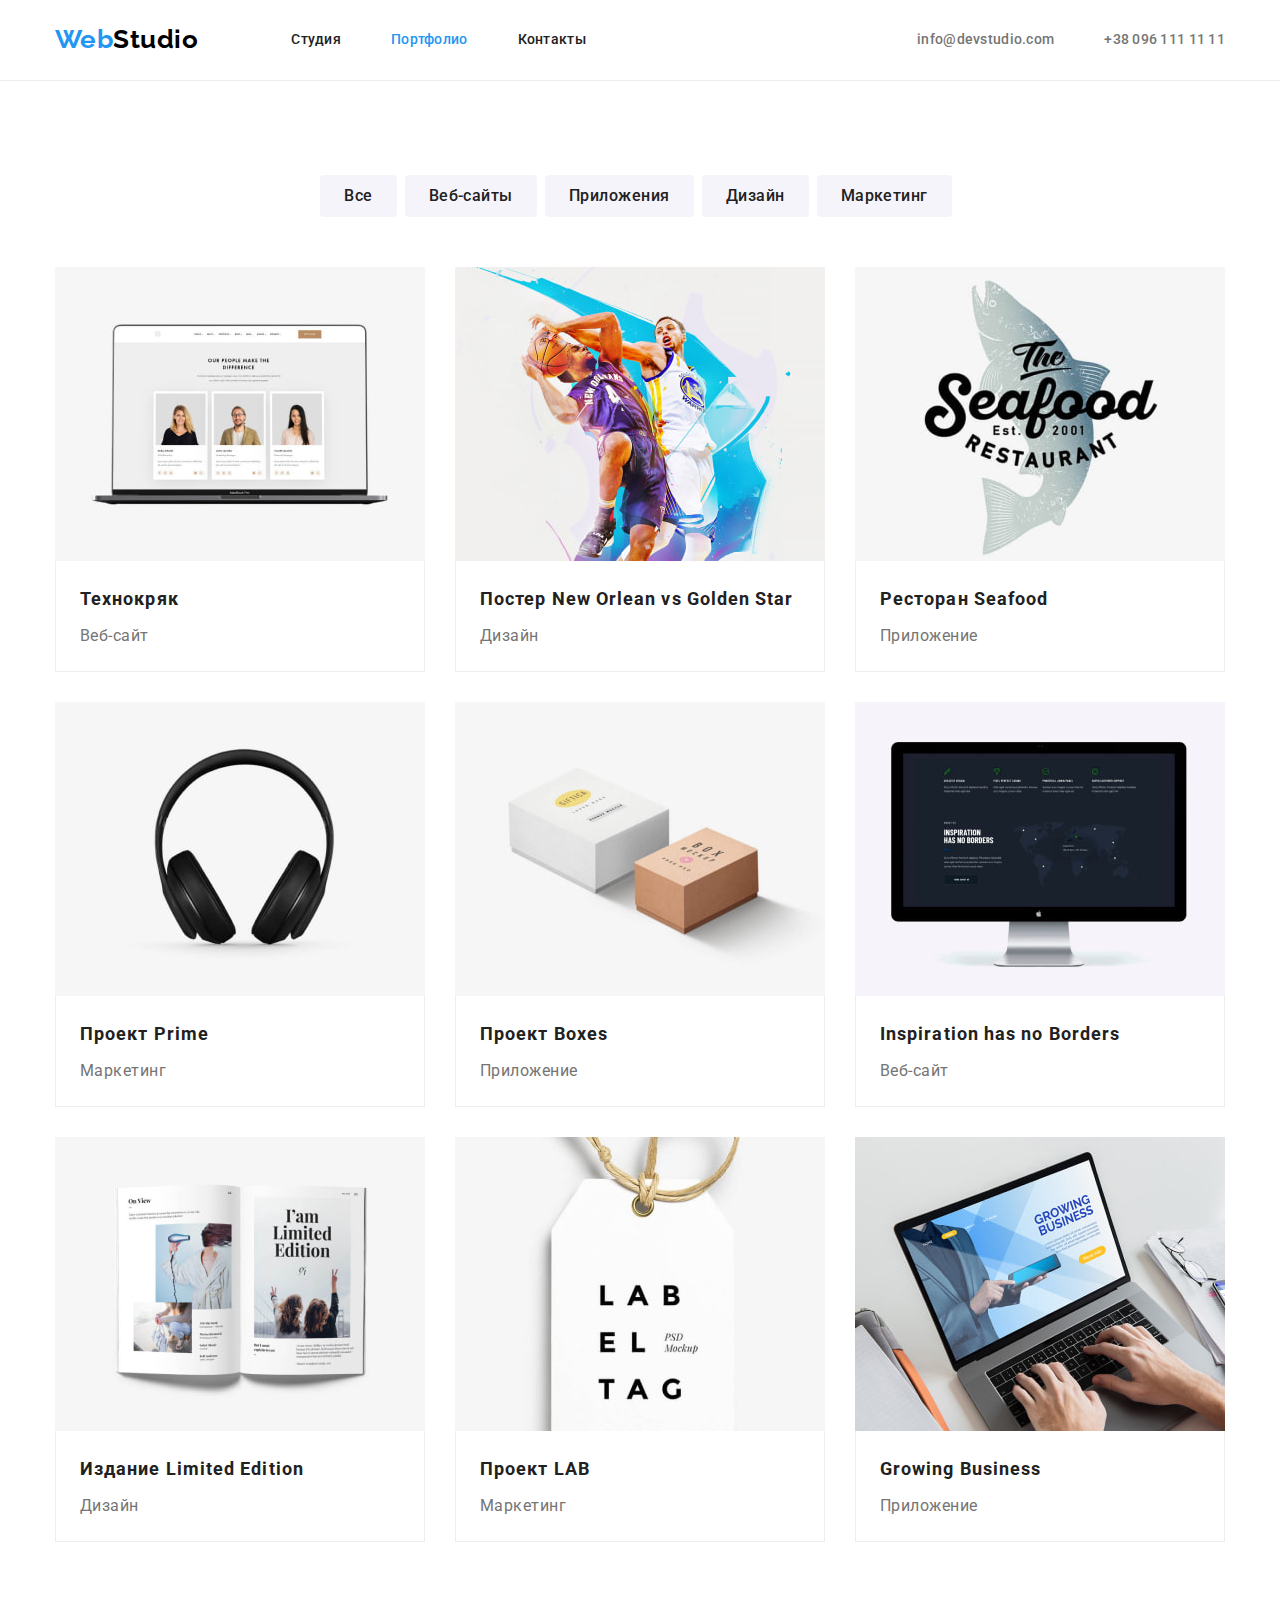
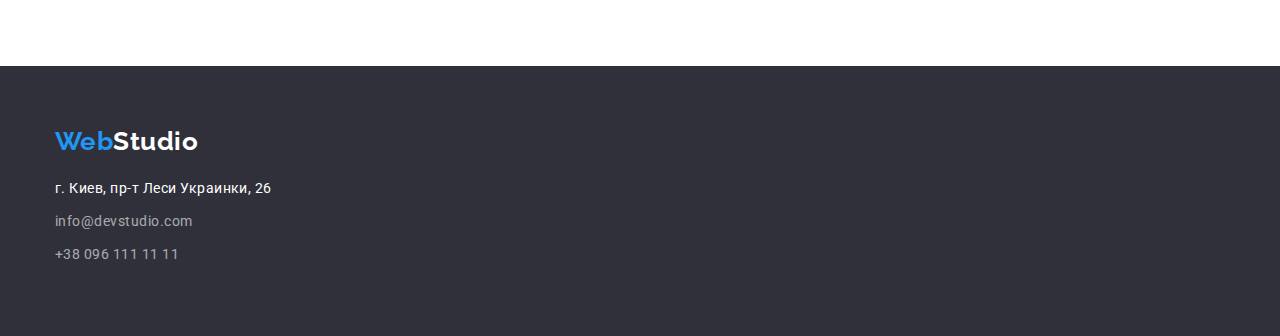
==== commit eb542b15: "Corrected mistakes" ====
--- a/portfolio.html
+++ b/portfolio.html
@@ -5,10 +5,12 @@
     <meta http-equiv="X-UA-Compatible" content="IE=edge" />
     <meta name="viewport" content="width=device-width, initial-scale=1.0" />
     <title>Document</title>
+    <!--Fonts start-->
     <link
       href="https://fonts.googleapis.com/css2?family=Raleway:wght@700&family=Roboto:wght@400;500;700;900&display=swap"
       rel="stylesheet"
     />
+    <!--Fonts end-->
     <link
       rel="stylesheet"
       href="https://cdnjs.cloudflare.com/ajax/libs/modern-normalize/1.1.0/modern-normalize.min.css"
@@ -17,7 +19,7 @@
   </head>
   <body class="body">
     <!--Верхняя линия-->
-    <header>
+    <header class="header">
       <div class="container main-nav">
         <nav class="nav">
           <a class="logo" href=""><span class="accent">Web</span>Studio</a>
@@ -49,19 +51,19 @@
         <div class="container button">
           <h1 hidden>Наши работы</h1>
           <ul class="button-list">
-            <li class="item">
+            <li class="button-item">
               <button type="button" class="button">Все</button>
             </li>
-            <li class="item">
+            <li class="button-item">
               <button type="button" class="button">Веб-сайты</button>
             </li>
-            <li class="item">
+            <li class="button-item">
               <button type="button" class="button">Приложения</button>
             </li>
-            <li class="item">
+            <li class="button-item">
               <button type="button" class="button">Дизайн</button>
             </li>
-            <li class="item">
+            <li class="button-item">
               <button type="button" class="button">Маркетинг</button>
             </li>
           </ul>
@@ -215,12 +217,19 @@
       <div class="container">
         <a href="" class="logo"
           ><span class="accent">Web</span
-          ><span class="logo footer">Studio</span></a
-        >
-        <p class="text">г. Киев, пр-т Леси Украинки, 26</p>
-        <br />
-        <a href="" class="link">info@devstudio.com</a><br />
-        <a href="" class="link">+38 096 111 11 11</a><br />
+          ><span class="logo footer">Studio</span>
+        </a>
+        <ul class="footer-contact-list">
+          <li card="footer-item">
+            <p class="text">г. Киев, пр-т Леси Украинки, 26</p>
+          </li>
+          <li card="footer-item"">
+            <a href="" class="link">info@devstudio.com</a>
+          </li>
+          <li card="footer-item"">
+            <a href="" class="link">+38 096 111 11 11</a>
+          </li>
+        </ul>
       </div>
     </footer>
   </body>
--- a/css/styles.css
+++ b/css/styles.css
@@ -46,6 +46,7 @@
 }
 /* Section padding*/
 .section {
+  padding-top: 94px;
   padding-bottom: 94px;
   margin: 0px;
 }
@@ -62,6 +63,14 @@
 img {
   display: block;
 }
+h1,
+h2,
+h3 {
+  margin: 0px;
+}
+p {
+  margin: 0px;
+}
 /*WebStudio Logo header*/
 .logo {
   display: block;
@@ -83,6 +92,9 @@
   line-height: 1.19;
 }
 /*nav*/
+.header {
+  border-bottom: 1px solid var(--botom-header-br-color);
+}
 .main-nav {
   width: 1200px;
   padding-right: 15px;
@@ -165,15 +177,15 @@
 }
 /*Hero*/
 .hero section {
-  height: 600px;
+  align-content: center;
   padding-top: 200px;
   padding-bottom: 200px;
-  margin-bottom: 94px;
 }
 .hero-title {
   margin-top: 0px;
   margin-bottom: 30px;
   color: var(--primary-white-color);
+  font-weight: 900;
   font-size: 44px;
   line-height: 1.36;
   letter-spacing: 0.06em;
@@ -258,28 +270,37 @@
   padding-bottom: 94px;
   background: var(--third-bg-color);
 }
+.team-list {
+  display: flex;
+}
+.card {
+  margin-right: 30px;
+}
+.card:last-child {
+  margin-right: 0px;
+}
+.team-card-description {
+  padding-top: 30px;
+  padding-bottom: 30px;
+  background-color: #ffffff;
+  box-shadow: 0px 1px 3px rgba(0, 0, 0, 0.12), 0px 1px 1px rgba(0, 0, 0, 0.14),
+    0px 2px 1px rgba(0, 0, 0, 0.2);
+  border-radius: 0px 0px 4px 4px;
+}
 .team-list .title {
+  padding-bottom: 10px;
   color: var(--title-text-color);
   font-weight: 500;
   font-size: 16px;
   line-height: 1.19;
   text-align: center;
 }
-.team-list {
-  display: flex;
-}
-.card {
-  margin-right: 30px;
-}
-.card:last-child {
-  margin-right: 0px;
-}
-.team-list .card-description {
+.team-list .card-name {
   font-size: 16px;
   line-height: 1.19;
   text-align: center;
 }
-.team-list.card-description:last-child.card-description:last-child {
+.team-list.card-name:last-child.card-description:last-child {
   margin-right: 0px;
 }
 /*Подвал*/
@@ -289,6 +310,7 @@
   background-color: var(--secondary-bg-color);
 }
 .footer .text {
+  margin-bottom: 9px;
   color: var(--primary-white-color);
   font-weight: 400;
   font-size: 14px;
@@ -307,32 +329,27 @@
   line-height: 1.19;
 }
 /*contacts footer*/
-.footer .link {
+.footer-contact-list .link {
+  display: block;
+  margin-bottom: 9px;
   font-size: 14px;
   line-height: 1.71;
   color: rgba(255, 255, 255, 0.6);
 }
-.footer .link:hover,
-.footer .link:focus {
+.footer-contact-list .link:hover,
+.footer-contact-list .link:focus {
   color: var(--primary-white-color);
 }
 /*Фильтры Портфолио Наши работы*/
-.section.portfolio {
-  margin-top: 94px;
-  margin-bottom: 94px;
-}
 .logo.footer {
   display: inline;
 }
 .button-list {
   display: flex;
   justify-content: center;
+  margin-bottom: 50px;
 }
 .button-list .button {
-  margin-right: 8px;
-  margin-bottom: 50px;
-  box-shadow: 0px 3px 1px rgba(0, 0, 0, 0.1), 0px 1px 2px rgba(0, 0, 0, 0.08),
-    0px 2px 2px rgba(0, 0, 0, 0.12);
   border-color: transparent;
   padding: 6px 22px;
   font-weight: 700;
@@ -348,9 +365,15 @@
 }
 .button-list .button:hover,
 .button-list .button:focus {
+  box-shadow: 0px 3px 1px rgba(0, 0, 0, 0.1), 0px 1px 2px rgba(0, 0, 0, 0.08),
+    0px 2px 2px rgba(0, 0, 0, 0.12);
   background: var(--button-accent-color);
   color: var(--primary-white-color);
   border-color: transparent;
+}
+.button-item {
+  display: flex;
+  margin-right: 8px;
 }
 .container .portfolio {
   width: 1200px;
@@ -373,12 +396,15 @@
 }
 .portfolio-border {
   background: var(--primary-white-color);
-  border: 1px solid #eeeeee;
+  border-bottom: 1px solid #eeeeee;
+  border-left: 1px solid #eeeeee;
+  border-right: 1px solid #eeeeee;
   padding-top: 20px;
   padding-bottom: 20px;
+  padding-left: 24px;
+  padding-right: 24px;
 }
 .portfolio .title {
-  margin-left: 24px;
   margin-bottom: 4px;
   margin-top: 0px;
   color: var(--title-text-color);
@@ -388,8 +414,6 @@
   letter-spacing: 0.06em;
 }
 .portfolio .card-description {
-  margin-left: 24px;
-  margin-top: 0px;
   margin-bottom: 0px;
   color: var(--primary-text-color);
   font-weight: 400;
